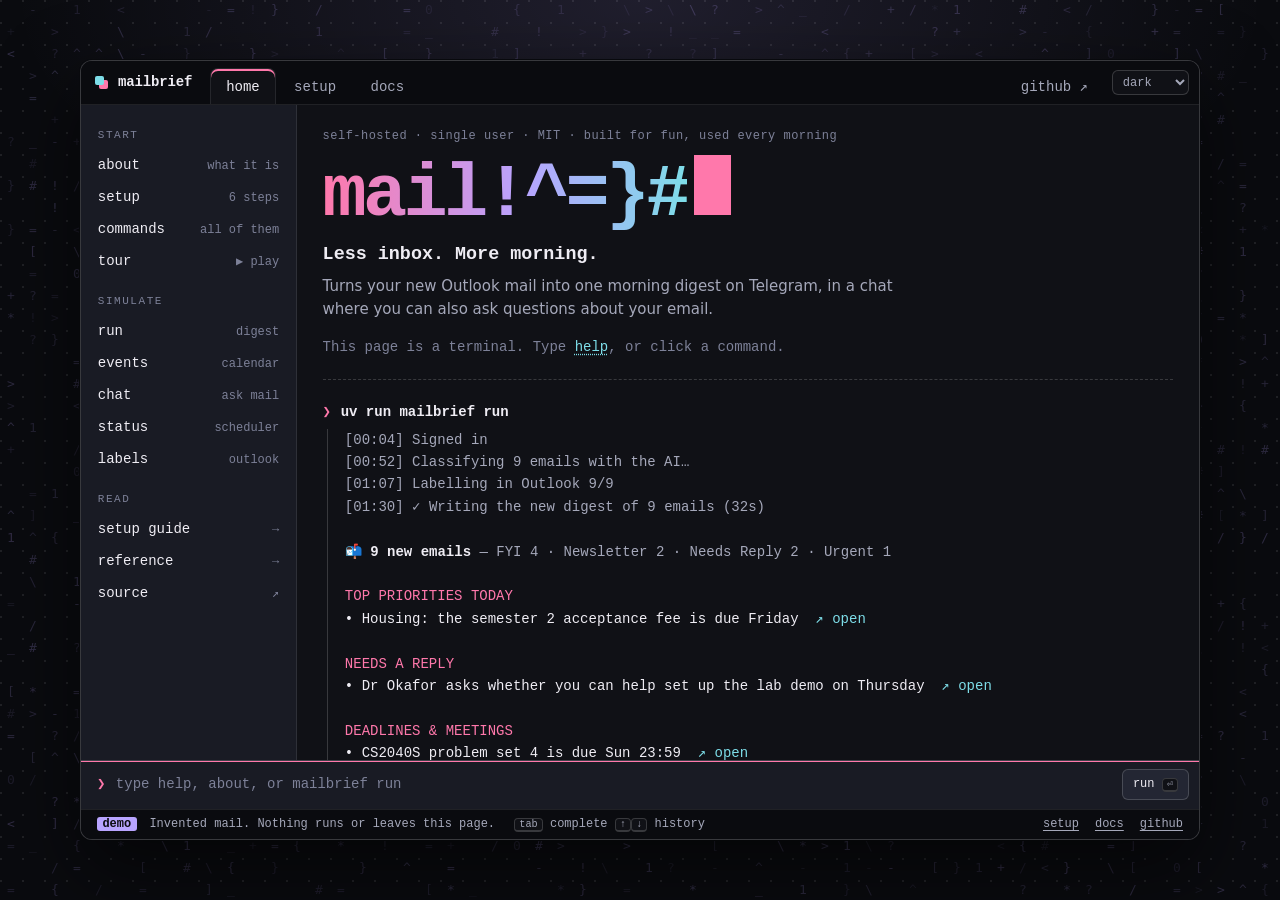
==== webpage-redesign/index.html @ 62a7bf68 "WIP" ====
<!doctype html>
<html lang="en" data-theme="dark">
<head>
<meta charset="utf-8">
<meta name="viewport" content="width=device-width, initial-scale=1">
<meta http-equiv="Content-Security-Policy" content="default-src 'none'; style-src 'self'; script-src 'self'; img-src 'self' data:; connect-src 'none'; base-uri 'none'; form-action 'none'">
<meta name="referrer" content="no-referrer">
<meta name="color-scheme" content="dark light">
<title>MailBrief: a self-hosted morning digest for Outlook</title>
<meta name="description" content="MailBrief is a self-hosted tool that turns new Microsoft 365 Outlook mail into a morning digest on Telegram, where you can also ask questions about your email.">
<link rel="icon" href="assets/favicon.svg">
<link rel="stylesheet" href="style.css">
<script src="site.js"></script>
</head>
<body class="home">
<a class="skip-link" href="#main">Skip to content</a>

<div class="window">
<header class="titlebar">
  <a class="brand" href="index.html"><span>mailbrief</span></a>
  <nav class="tabs" aria-label="Main">
    <a href="index.html" aria-current="page">home</a>
    <a href="setup.html">setup</a>
    <a href="docs.html">docs</a>
    <a class="tab-ext" href="https://github.com/KidCoderT/mail-manager" rel="noopener noreferrer">github ↗</a>
  </nav>
  <label class="theme-picker">
    <span class="visually-hidden">Theme</span>
    <select id="theme-select">
      <option value="dark">dark</option>
      <option value="light">light</option>
      <option value="system">system</option>
    </select>
  </label>
</header>

<main id="main" class="session">
  <aside class="rail" aria-label="Commands to try">
    <p class="rail-group needs-js">start</p>
    <button class="needs-js" type="button" data-command="about"><span>about</span><span class="hint">what it is</span></button>
    <button class="needs-js" type="button" data-command="setup"><span>setup</span><span class="hint">6 steps</span></button>
    <button class="needs-js" type="button" data-command="commands"><span>commands</span><span class="hint">all of them</span></button>
    <button class="needs-js" type="button" data-command="tour"><span>tour</span><span class="hint">▶ play</span></button>
    <p class="rail-group needs-js">simulate</p>
    <button class="needs-js" type="button" data-command="mailbrief run"><span>run</span><span class="hint">digest</span></button>
    <button class="needs-js" type="button" data-command="mailbrief events"><span>events</span><span class="hint">calendar</span></button>
    <button class="needs-js" type="button" data-command="mailbrief chat"><span>chat</span><span class="hint">ask mail</span></button>
    <button class="needs-js" type="button" data-command="mailbrief status"><span>status</span><span class="hint">scheduler</span></button>
    <button class="needs-js" type="button" data-command="mailbrief labels status"><span>labels</span><span class="hint">outlook</span></button>
    <p class="rail-group">read</p>
    <a href="setup.html"><span>setup guide</span><span class="hint">→</span></a>
    <a href="docs.html"><span>reference</span><span class="hint">→</span></a>
    <a href="https://github.com/KidCoderT/mail-manager" rel="noopener noreferrer"><span>source</span><span class="hint">↗</span></a>
  </aside>

  <section class="pane" id="playground" aria-labelledby="hero-title">
    <div class="hero">
      <p class="boot">self-hosted · single user · MIT · built for fun, used every morning</p>
      <h1 id="hero-title"><span class="wordmark" data-scramble>mailbrief</span><span class="cursor" aria-hidden="true"></span></h1>
      <p class="tagline">Less inbox. More morning.</p>
      <p class="lede">Turns your new Outlook mail into one morning digest on Telegram, in a chat where you can also ask questions about your email.</p>
      <p class="hero-hint needs-js">This page is a terminal. Type <button class="cmd-link" type="button" data-command="help">help</button>, or click a command.</p>
    </div>

    <div class="term-output" id="terminal-output" role="log" aria-live="polite" aria-label="Terminal output">
      <div class="block block-new">
        <div class="block-cmd"><span class="prompt" aria-hidden="true">❯</span><span>uv run mailbrief run</span></div>
        <div class="block-out">
          <div class="ln t-dim">[00:04] Signed in</div>
          <div class="ln t-dim">[00:52] Classifying 9 emails with the AI…</div>
          <div class="ln t-dim">[01:07] Labelling in Outlook 9/9</div>
          <div class="ln t-dim">[01:30] ✓ Writing the new digest of 9 emails (32s)</div>
          <div class="ln">&nbsp;</div>
          <div class="ln"><span class="t-h">📬 9 new emails</span><span class="t-dim"> — FYI 4 · Newsletter 2 · Needs Reply 2 · Urgent 1</span></div>
          <div class="ln">&nbsp;</div>
          <div class="ln t-pink">TOP PRIORITIES TODAY</div>
          <div class="ln">• Housing: the semester 2 acceptance fee is due Friday<span class="t-cyan">  ↗ open</span></div>
          <div class="ln">&nbsp;</div>
          <div class="ln t-pink">NEEDS A REPLY</div>
          <div class="ln">• Dr Okafor asks whether you can help set up the lab demo on Thursday<span class="t-cyan">  ↗ open</span></div>
          <div class="ln">&nbsp;</div>
          <div class="ln t-pink">DEADLINES &amp; MEETINGS</div>
          <div class="ln">• CS2040S problem set 4 is due Sun 23:59<span class="t-cyan">  ↗ open</span></div>
          <div class="ln">&nbsp;</div>
          <div class="ln t-pink">OPPORTUNITIES &amp; EVENTS</div>
          <div class="ln">• ⭐ Campus HackDay sign-ups close on the 30th<span class="t-cyan">  ↗ open</span></div>
          <div class="ln">&nbsp;</div>
          <div class="ln t-dim">With --send, a real run delivers this digest to your Telegram.</div>
        </div>
      </div>
    </div>
  </section>
</main>

<form class="cmdline needs-js" id="terminal-form" autocomplete="off">
  <label class="prompt" for="terminal-input"><span aria-hidden="true">❯</span><span class="visually-hidden">Command</span></label>
  <div class="cmd-field">
    <span class="ghost" aria-hidden="true"></span>
    <input id="terminal-input" name="command" type="text" maxlength="120" placeholder="type help, about, or mailbrief run" autocapitalize="off" autocorrect="off" spellcheck="false" enterkeyhint="go">
  </div>
  <button type="submit">run <kbd>⏎</kbd></button>
</form>

<footer class="statusbar">
  <p><span class="pill">demo</span> Invented mail. Nothing runs or leaves this page.</p>
  <p class="keys needs-js"><kbd>tab</kbd> complete <kbd>↑</kbd><kbd>↓</kbd> history</p>
  <nav aria-label="Footer">
    <a href="setup.html">setup</a>
    <a href="docs.html">docs</a>
    <a href="https://github.com/KidCoderT/mail-manager" rel="noopener noreferrer">github</a>
  </nav>
</footer>
</div>
</body>
</html>
---- webpage-redesign/style.css ----
/* MailBrief site: every page is one terminal window.
   System fonts only, no external assets. Dark is the default; [data-theme="light"] swaps the tokens. */

:root {
  --bg: #101116;
  --deep: #0a0b0f;
  --panel: #191b24;
  --raise: #232633;
  --text: #efedf4;
  --muted: #a5a8ba;
  --dim: #7d8198;
  --pink: #ff78ab;
  --cyan: #7ddde8;
  --violet: #b8a4ff;
  --line: rgba(255, 255, 255, .09);
  --line-2: rgba(255, 255, 255, .17);
  --glyph: #b8a4ff;
  --glow: rgba(184, 164, 255, .13);
  --shadow: 0 30px 80px rgba(0, 0, 0, .55);
  --mono: "Cascadia Code", "JetBrains Mono", ui-monospace, "SF Mono", Consolas, "Liberation Mono", monospace;
  --sans: "Segoe UI Variable Text", "Segoe UI", system-ui, -apple-system, sans-serif;
  --bar: 44px;
  color-scheme: dark;
}

[data-theme="light"] {
  --bg: #fbfafd;
  --deep: #eeecf3;
  --panel: #f4f2f8;
  --raise: #e6e3ee;
  --text: #1b1c24;
  --muted: #55586a;
  --dim: #6d7084;
  --pink: #c2256a;
  --cyan: #0b7482;
  --violet: #6a4fd6;
  --line: rgba(20, 20, 40, .11);
  --line-2: rgba(20, 20, 40, .2);
  --glyph: #6a4fd6;
  --glow: rgba(106, 79, 214, .1);
  --shadow: 0 30px 80px rgba(40, 30, 80, .18);
  color-scheme: light;
}

*, *::before, *::after { box-sizing: border-box; }

html { scroll-padding: calc(var(--bar) + 16px) 0 72px; -webkit-text-size-adjust: 100%; }

body {
  margin: 0;
  min-height: 100dvh;
  font: 14px/1.6 var(--mono);
  color: var(--text);
  background:
    radial-gradient(70% 45% at 50% 0%, var(--glow), transparent 70%),
    radial-gradient(circle at 1px 1px, var(--line) 1px, transparent 0) 0 0 / 22px 22px,
    var(--deep);
  background-attachment: fixed;
}

a { color: var(--cyan); text-underline-offset: 3px; }
a:hover { color: var(--text); }
:focus-visible { outline: 2px solid var(--cyan); outline-offset: 2px; border-radius: 3px; }
::selection { background: var(--pink); color: var(--deep); }

.visually-hidden {
  position: absolute; width: 1px; height: 1px; overflow: hidden;
  clip-path: inset(50%); white-space: nowrap;
}
.skip-link { position: absolute; left: -999px; top: 0; z-index: 20; padding: .5rem 1rem; background: var(--pink); color: var(--deep); }
.skip-link:focus { left: 0; }
html:not(.js) .needs-js { display: none !important; }

kbd {
  font: inherit; font-size: .85em; padding: 0 .4em; border-radius: 4px;
  border: 1px solid var(--line-2); border-bottom-width: 2px; color: var(--muted); background: var(--bg);
}

/* ---------- the window ---------- */
.backdrop { position: fixed; inset: 0; width: 100%; height: 100%; pointer-events: none; }

.window {
  position: relative;
  display: grid;
  grid-template-rows: auto 1fr auto auto;
  grid-template-columns: minmax(0, 1fr);
  max-width: 1240px;
  min-height: 100dvh;
  margin-inline: auto;
  background: var(--bg);
  border-inline: 1px solid var(--line);
}
.home .window { height: 100dvh; min-height: 0; }

@media (min-width: 900px) and (min-height: 620px) {
  .home { display: grid; place-items: center; height: 100dvh; overflow: hidden; }
  .home .window {
    width: min(1120px, 100vw - 56px);
    height: min(780px, 100dvh - 56px);
    border: 1px solid var(--line-2);
    border-radius: 12px;
    box-shadow: var(--shadow), 0 0 0 1px var(--deep);
    overflow: hidden;
  }
}

/* ---------- title bar with tabs ---------- */
.titlebar {
  position: sticky; top: 0; z-index: 6;
  display: flex; align-items: flex-end; gap: .5rem;
  height: var(--bar); padding: 0 .6rem 0 .9rem;
  background: var(--deep); border-bottom: 1px solid var(--line);
}
.brand {
  align-self: center; display: flex; align-items: center; gap: .6rem;
  font-weight: 700; color: var(--text); text-decoration: none; letter-spacing: -.01em;
}
.brand::before {
  content: ""; width: 9px; height: 9px; margin: 0 4px 4px 0; border-radius: 2px;
  background: var(--cyan); box-shadow: 4px 4px 0 var(--pink);
}
.tabs { display: flex; align-items: flex-end; gap: 2px; flex: 1; min-width: 0; margin-left: .6rem; overflow-x: auto; scrollbar-width: none; }
.tabs a {
  position: relative; top: 1px;
  padding: .42rem .95rem; border: 1px solid transparent; border-bottom: 0; border-radius: 8px 8px 0 0;
  color: var(--muted); text-decoration: none; white-space: nowrap;
}
.tabs a:hover { color: var(--text); background: var(--panel); }
.tabs a[aria-current] { color: var(--text); background: var(--bg); border-color: var(--line); box-shadow: inset 0 2px 0 var(--pink); }
.tabs .tab-ext { margin-left: auto; }
.theme-picker { align-self: center; }
.theme-picker select {
  font: inherit; font-size: 12px; color: var(--muted); background: var(--bg);
  border: 1px solid var(--line-2); border-radius: 6px; padding: .2rem .35rem; cursor: pointer;
}

/* ---------- home: rail + session pane ---------- */
.session { display: grid; grid-template-columns: 216px minmax(0, 1fr); min-height: 0; overflow: hidden; }

.rail { padding: .35rem .5rem 1rem; overflow-y: auto; border-right: 1px solid var(--line); background: var(--panel); }
.rail-group { margin: 1rem .55rem .3rem; font-size: 11px; letter-spacing: .14em; text-transform: uppercase; color: var(--dim); }
.rail button, .rail a {
  display: flex; align-items: baseline; justify-content: space-between; gap: .5rem; width: 100%;
  padding: .3rem .55rem; border: 0; border-radius: 6px; background: none;
  font: inherit; color: var(--text); text-align: left; text-decoration: none; cursor: pointer;
}
.rail button:hover, .rail a:hover { background: var(--raise); }
.rail button:hover .hint, .rail a:hover .hint { color: var(--pink); }
.rail .hint { font-size: 12px; color: var(--dim); white-space: nowrap; }

.pane { min-height: 0; overflow-y: auto; padding: 1.4rem 1.6rem 1.2rem; scrollbar-width: thin; scrollbar-color: var(--line-2) transparent; }
.pane.cleared .hero { display: none; }

.hero { margin-bottom: 1.3rem; padding-bottom: 1.3rem; border-bottom: 1px dashed var(--line-2); }
.hero p { margin: 0; }
.boot { font-size: 12px; color: var(--dim); letter-spacing: .04em; }
.hero h1 { margin: .5rem 0 .45rem; font-size: clamp(2.6rem, 8vw, 4.6rem); line-height: 1; font-weight: 800; letter-spacing: -.05em; }
.wordmark {
  background: linear-gradient(90deg, var(--pink), var(--violet) 55%, var(--cyan));
  -webkit-background-clip: text; background-clip: text; color: transparent;
}
.cursor { display: inline-block; width: .5em; height: .82em; margin-left: .1em; background: var(--pink); animation: blink 1.1s steps(1) infinite; }
.tagline { font-size: 1.15rem; font-weight: 600; }
.lede { max-width: 60ch; margin-top: .35rem !important; font: 15px/1.55 var(--sans); color: var(--muted); }
.hero-hint { margin-top: .9rem !important; color: var(--dim); }

.block { margin-bottom: 1.2rem; }
.block-cmd { display: flex; gap: .6rem; font-weight: 600; overflow-wrap: anywhere; }
.prompt { color: var(--pink); font-weight: 700; }
.block-out { margin: .35rem 0 0 .28rem; padding-left: 1.05rem; border-left: 1px solid var(--line-2); }
.ln { min-height: 1.6em; white-space: pre-wrap; overflow-wrap: anywhere; }
.ln-pre { white-space: pre; overflow-x: auto; overflow-wrap: normal; scrollbar-width: none; }
.ln-row { display: grid; align-items: start; grid-template-columns: 13.5rem minmax(0, 1fr); gap: 1rem; white-space: normal; }
.block-new .ln { animation: line-in .24s both; }

.t-dim { color: var(--muted); }
.t-h { font-weight: 700; }
.t-pink { color: var(--pink); }
.t-cyan { color: var(--cyan); }
.t-violet { color: var(--violet); }

.cmd-link {
  padding: 0; border: 0; background: none; font: inherit; color: var(--cyan); text-align: left; cursor: pointer;
  text-decoration: underline dotted; text-underline-offset: 3px;
}
.cmd-link:hover { color: var(--pink); text-decoration-style: solid; }

/* ---------- the prompt and the status bar, on every page ---------- */
.cmdline {
  position: sticky; bottom: 0; z-index: 5;
  display: flex; align-items: center; gap: .65rem;
  padding: .5rem .6rem .5rem 1rem;
  background: var(--panel); border-top: 1px solid var(--line-2);
}
.cmdline:focus-within { box-shadow: inset 0 1px 0 var(--pink); }
.cmd-field { position: relative; flex: 1; min-width: 0; }
.cmdline input, .ghost { display: block; width: 100%; padding: .3rem 0; font: inherit; }
.cmdline input { position: relative; border: 0; outline: 0; background: none; color: var(--text); caret-color: var(--pink); }
.cmdline input::placeholder { color: var(--dim); }
.ghost { position: absolute; inset: 0; overflow: hidden; white-space: pre; color: var(--dim); pointer-events: none; }
.ghost i { font-style: normal; visibility: hidden; }
.cmdline button {
  font: inherit; font-size: 12px; padding: .3rem .65rem; border-radius: 6px; cursor: pointer;
  color: var(--text); background: var(--raise); border: 1px solid var(--line-2); white-space: nowrap;
}
.cmdline button:hover { border-color: var(--pink); }

.statusbar {
  display: flex; flex-wrap: wrap; align-items: center; gap: .2rem 1.2rem;
  padding: .32rem 1rem; font-size: 12px; color: var(--muted);
  background: var(--deep); border-top: 1px solid var(--line);
}
.statusbar p { margin: 0; }
.statusbar nav { display: flex; flex-wrap: wrap; gap: .1rem 1rem; margin-left: auto; }
.statusbar a { color: var(--muted); }
.statusbar a:hover { color: var(--text); }
.pill { margin-right: .35rem; padding: 0 .45em; border-radius: 3px; font-weight: 700; color: var(--deep); background: var(--violet); }

/* ---------- setup and docs: a pager inside the same window ---------- */
.docs-layout { display: grid; grid-template-columns: 240px minmax(0, 1fr); align-items: start; }

.docs-nav {
  position: sticky; top: var(--bar);
  max-height: calc(100dvh - var(--bar) - 50px); overflow-y: auto;
  padding: 1.1rem .7rem 2rem .9rem; font-size: 13px; scrollbar-width: thin; scrollbar-color: var(--line-2) transparent;
}
.docs-search label { display: block; margin-bottom: .3rem; font-size: 11px; letter-spacing: .14em; text-transform: uppercase; color: var(--dim); }
.docs-search input {
  width: 100%; padding: .4rem .6rem; font: inherit; color: var(--text);
  background: var(--deep); border: 1px solid var(--line-2); border-radius: 6px;
}
.docs-search input:focus { outline: 0; border-color: var(--pink); }
.docs-nav-group { margin: 1.1rem 0 .3rem .45rem; font-size: 11px; letter-spacing: .14em; text-transform: uppercase; color: var(--dim); }
.docs-nav ul { margin: 0; padding: 0; list-style: none; }
.docs-nav ul ul { margin-left: .7rem; padding-left: .3rem; border-left: 1px solid var(--line); }
.docs-nav a { display: block; padding: .16rem .45rem; border-radius: 5px; color: var(--muted); text-decoration: none; }
.docs-nav a:hover { color: var(--text); background: var(--raise); }

.docs-content {
  min-width: 0; min-height: calc(100dvh - var(--bar));
  padding: 1.6rem clamp(1rem, 4vw, 3.2rem) 5rem;
  border-left: 1px solid var(--line);
  font: 15.5px/1.68 var(--sans);
}
.docs-content > * { max-width: 82ch; }
.docs-content .table-wrap, .docs-content .code-block { max-width: none; }

.page-intro { margin-bottom: 2rem; padding-bottom: 1.4rem; border-bottom: 1px dashed var(--line-2); }
.page-intro p { color: var(--muted); }
.eyebrow { margin: 0; font: 600 14px var(--mono); color: var(--text) !important; }
.eyebrow::before { content: "❯ "; color: var(--pink); }
.docs-content h1 { margin: .5rem 0 .8rem; font: 800 clamp(1.7rem, 4.5vw, 2.5rem)/1.12 var(--mono); letter-spacing: -.04em; }
.docs-content h2 { margin: 0 0 .8rem; font: 700 1.3rem/1.3 var(--mono); letter-spacing: -.02em; }
.docs-content h3 { margin: 1.8rem 0 .5rem; font: 700 1.02rem/1.4 var(--mono); }
.docs-content h2::before { content: "# "; color: var(--pink); }
.docs-content h3::before { content: "## "; color: var(--violet); }
.docs-content h2 code, .docs-content h3 code { border: 0; padding: 0; background: none; font-size: 1em; color: inherit; }

.doc-section { margin-top: 2.8rem; padding-top: 1.6rem; border-top: 1px solid var(--line); }
.docs-empty { color: var(--muted); }

code { font-family: var(--mono); font-size: .88em; padding: .08em .36em; border-radius: 4px; background: var(--panel); border: 1px solid var(--line); overflow-wrap: anywhere; }
pre { margin: 0; padding: .85rem 1rem; overflow-x: auto; font: 13px/1.6 var(--mono); background: var(--deep); border: 1px solid var(--line); border-radius: 8px; }
pre code { padding: 0; border: 0; background: none; font-size: inherit; overflow-wrap: normal; }
.docs-content > pre, .doc-section > pre, .steps pre { margin-block: 1rem; }
.code-block { position: relative; margin-block: 1rem; }
.code-block pre { margin: 0; padding-right: 4.6rem; }
.copy-button {
  position: absolute; top: .45rem; right: .45rem;
  font: 12px var(--mono); padding: .15rem .55rem; border-radius: 5px; cursor: pointer;
  color: var(--muted); background: var(--panel); border: 1px solid var(--line-2);
}
.copy-button:hover { color: var(--text); border-color: var(--pink); }

.table-wrap { margin-block: 1rem; overflow-x: auto; border: 1px solid var(--line); border-radius: 8px; }
table { width: 100%; border-collapse: collapse; font-size: 14.5px; }
caption { padding: .55rem .8rem; text-align: left; font: 600 12px var(--mono); letter-spacing: .1em; text-transform: uppercase; color: var(--dim); }
th, td { padding: .55rem .8rem; text-align: left; vertical-align: top; border-top: 1px solid var(--line); }
thead th { border-top: 0; font: 600 12px var(--mono); letter-spacing: .1em; text-transform: uppercase; color: var(--dim); background: var(--panel); }
td:first-child { white-space: nowrap; }

.callout { margin-block: 1.2rem; padding: .8rem 1rem; border: 1px solid var(--line); border-left: 3px solid var(--violet); border-radius: 0 8px 8px 0; background: var(--panel); }
.callout p { margin: 0; }

.steps { margin: 0; padding: 0; list-style: none; counter-reset: step; }
.steps > li { position: relative; margin-top: 2.6rem; padding-top: 1.5rem; border-top: 1px solid var(--line); counter-increment: step; }
.steps > li::before {
  content: "step " counter(step, decimal-leading-zero);
  display: block; margin-bottom: .3rem; font: 600 12px var(--mono); letter-spacing: .14em; text-transform: uppercase; color: var(--cyan);
}
.shell-pair { display: grid; grid-template-columns: minmax(0, 1fr); gap: .1rem; margin-block: 1rem; }
.shell-pair .code-block, .shell-pair pre { margin-block: 0 .5rem; }
.shell-label { margin: 0; font: 600 12px var(--mono); color: var(--dim) !important; }

/* ---------- motion ---------- */
@keyframes blink { 50% { opacity: 0; } }
@keyframes line-in { from { opacity: 0; transform: translateY(4px); } }

@media (prefers-reduced-motion: reduce) {
  *, *::before, *::after { animation: none !important; transition-duration: .01s !important; scroll-behavior: auto !important; }
}

/* ---------- narrow screens ---------- */
@media (max-width: 820px) {
  .cmdline input, .ghost { font-size: 16px; } /* below 16px, iOS zooms the page on focus */
  .statusbar .keys { display: none; }

  .session { grid-template-columns: minmax(0, 1fr); grid-template-rows: auto minmax(0, 1fr); }
  .rail { display: flex; gap: .4rem; padding: .5rem .8rem; overflow-x: auto; border-right: 0; border-bottom: 1px solid var(--line); scrollbar-width: none; }
  .rail-group, .rail .hint { display: none; }
  .rail button, .rail a { width: auto; padding: .2rem .65rem; border: 1px solid var(--line-2); white-space: nowrap; }
  .pane { padding: 1.1rem 1rem; }
  .ln-row { grid-template-columns: minmax(0, 1fr); gap: 0; margin-bottom: .45rem; }

  .docs-layout { grid-template-columns: minmax(0, 1fr); }
  .docs-nav { position: static; max-height: none; padding: .9rem 1rem 0; }
  .docs-nav nav { display: none; } /* the prompt and the filter do the navigating here */
  .docs-content { border-left: 0; }
  td:first-child { white-space: normal; }
}

@media (max-width: 480px) {
  .brand span { display: none; }
  .tabs { margin-left: 0; }
  .tabs a { padding-inline: .6rem; }
  .cmdline button kbd { display: none; }
}
.page-intro + .doc-section { margin-top: 0; padding-top: 0; border-top: 0; }
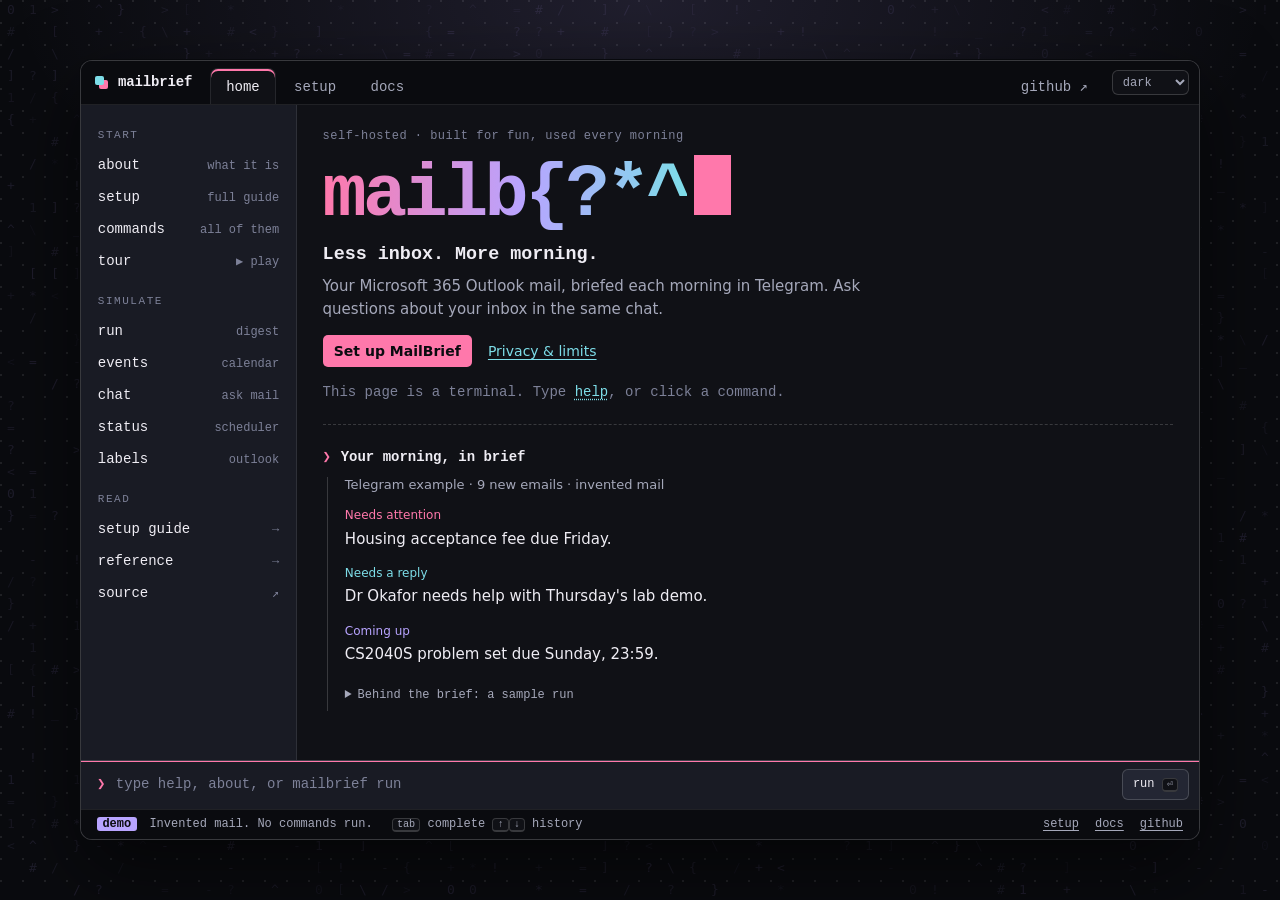
==== commit d1f20b5a: "WIP-2" ====
--- a/webpage-redesign/index.html
+++ b/webpage-redesign/index.html
@@ -36,9 +36,10 @@
 
 <main id="main" class="session">
   <aside class="rail" aria-label="Commands to try">
+    <details class="contents" open><summary>Commands to try</summary><div class="command-menu">
     <p class="rail-group needs-js">start</p>
     <button class="needs-js" type="button" data-command="about"><span>about</span><span class="hint">what it is</span></button>
-    <button class="needs-js" type="button" data-command="setup"><span>setup</span><span class="hint">6 steps</span></button>
+    <button class="needs-js" type="button" data-command="setup"><span>setup</span><span class="hint">full guide</span></button>
     <button class="needs-js" type="button" data-command="commands"><span>commands</span><span class="hint">all of them</span></button>
     <button class="needs-js" type="button" data-command="tour"><span>tour</span><span class="hint">▶ play</span></button>
     <p class="rail-group needs-js">simulate</p>
@@ -51,41 +52,33 @@
     <a href="setup.html"><span>setup guide</span><span class="hint">→</span></a>
     <a href="docs.html"><span>reference</span><span class="hint">→</span></a>
     <a href="https://github.com/KidCoderT/mail-manager" rel="noopener noreferrer"><span>source</span><span class="hint">↗</span></a>
+    </div></details>
   </aside>
 
   <section class="pane" id="playground" aria-labelledby="hero-title">
     <div class="hero">
-      <p class="boot">self-hosted · single user · MIT · built for fun, used every morning</p>
+      <p class="boot">self-hosted &middot; built for fun, used every morning</p>
       <h1 id="hero-title"><span class="wordmark" data-scramble>mailbrief</span><span class="cursor" aria-hidden="true"></span></h1>
       <p class="tagline">Less inbox. More morning.</p>
-      <p class="lede">Turns your new Outlook mail into one morning digest on Telegram, in a chat where you can also ask questions about your email.</p>
+      <p class="lede">Your Microsoft 365 Outlook mail, briefed each morning in Telegram. Ask questions about your inbox in the same chat.</p>
+      <p class="hero-actions"><a class="setup-link" href="setup.html">Set up MailBrief</a><a href="docs.html#privacy">Privacy &amp; limits</a></p>
       <p class="hero-hint needs-js">This page is a terminal. Type <button class="cmd-link" type="button" data-command="help">help</button>, or click a command.</p>
     </div>
 
     <div class="term-output" id="terminal-output" role="log" aria-live="polite" aria-label="Terminal output">
-      <div class="block block-new">
-        <div class="block-cmd"><span class="prompt" aria-hidden="true">❯</span><span>uv run mailbrief run</span></div>
+      <div class="block digest-preview">
+        <div class="block-cmd"><span class="prompt" aria-hidden="true">&#10095;</span><span>Your morning, in brief</span></div>
         <div class="block-out">
-          <div class="ln t-dim">[00:04] Signed in</div>
-          <div class="ln t-dim">[00:52] Classifying 9 emails with the AI…</div>
-          <div class="ln t-dim">[01:07] Labelling in Outlook 9/9</div>
-          <div class="ln t-dim">[01:30] ✓ Writing the new digest of 9 emails (32s)</div>
-          <div class="ln">&nbsp;</div>
-          <div class="ln"><span class="t-h">📬 9 new emails</span><span class="t-dim"> — FYI 4 · Newsletter 2 · Needs Reply 2 · Urgent 1</span></div>
-          <div class="ln">&nbsp;</div>
-          <div class="ln t-pink">TOP PRIORITIES TODAY</div>
-          <div class="ln">• Housing: the semester 2 acceptance fee is due Friday<span class="t-cyan">  ↗ open</span></div>
-          <div class="ln">&nbsp;</div>
-          <div class="ln t-pink">NEEDS A REPLY</div>
-          <div class="ln">• Dr Okafor asks whether you can help set up the lab demo on Thursday<span class="t-cyan">  ↗ open</span></div>
-          <div class="ln">&nbsp;</div>
-          <div class="ln t-pink">DEADLINES &amp; MEETINGS</div>
-          <div class="ln">• CS2040S problem set 4 is due Sun 23:59<span class="t-cyan">  ↗ open</span></div>
-          <div class="ln">&nbsp;</div>
-          <div class="ln t-pink">OPPORTUNITIES &amp; EVENTS</div>
-          <div class="ln">• ⭐ Campus HackDay sign-ups close on the 30th<span class="t-cyan">  ↗ open</span></div>
-          <div class="ln">&nbsp;</div>
-          <div class="ln t-dim">With --send, a real run delivers this digest to your Telegram.</div>
+          <p class="digest-meta">Telegram example &middot; 9 new emails &middot; invented mail</p>
+          <div class="digest-item"><span class="t-pink">Needs attention</span><p>Housing acceptance fee due Friday.</p></div>
+          <div class="digest-item"><span class="t-cyan">Needs a reply</span><p>Dr Okafor needs help with Thursday's lab demo.</p></div>
+          <div class="digest-item"><span class="t-violet">Coming up</span><p>CS2040S problem set due Sunday, 23:59.</p></div>
+          <details class="run-log"><summary>Behind the brief: a sample run</summary>
+            <div class="ln t-dim">[00:04] Signed in</div>
+            <div class="ln t-dim">[00:52] Classifying 9 emails with the AI...</div>
+            <div class="ln t-dim">[01:07] Labelling in Outlook 9/9</div>
+            <div class="ln t-dim">[01:30] Digest ready. With --send, delivered to Telegram.</div>
+          </details>
         </div>
       </div>
     </div>
@@ -98,11 +91,12 @@
     <span class="ghost" aria-hidden="true"></span>
     <input id="terminal-input" name="command" type="text" maxlength="120" placeholder="type help, about, or mailbrief run" autocapitalize="off" autocorrect="off" spellcheck="false" enterkeyhint="go">
   </div>
+  <button id="stop-tour" type="button" hidden>Stop tour</button>
   <button type="submit">run <kbd>⏎</kbd></button>
 </form>
 
 <footer class="statusbar">
-  <p><span class="pill">demo</span> Invented mail. Nothing runs or leaves this page.</p>
+  <p><span class="pill">demo</span> Invented mail. No commands run.</p>
   <p class="keys needs-js"><kbd>tab</kbd> complete <kbd>↑</kbd><kbd>↓</kbd> history</p>
   <nav aria-label="Footer">
     <a href="setup.html">setup</a>
--- a/webpage-redesign/style.css
+++ b/webpage-redesign/style.css
@@ -70,6 +70,7 @@
 .skip-link { position: absolute; left: -999px; top: 0; z-index: 20; padding: .5rem 1rem; background: var(--pink); color: var(--deep); }
 .skip-link:focus { left: 0; }
 html:not(.js) .needs-js { display: none !important; }
+[hidden] { display: none !important; }
 
 kbd {
   font: inherit; font-size: .85em; padding: 0 .4em; border-radius: 4px;
@@ -159,10 +160,20 @@
   background: linear-gradient(90deg, var(--pink), var(--violet) 55%, var(--cyan));
   -webkit-background-clip: text; background-clip: text; color: transparent;
 }
-.cursor { display: inline-block; width: .5em; height: .82em; margin-left: .1em; background: var(--pink); animation: blink 1.1s steps(1) infinite; }
+.cursor { display: inline-block; width: .5em; height: .82em; margin-left: .1em; background: var(--pink); animation: blink 1.1s steps(1) 3; }
 .tagline { font-size: 1.15rem; font-weight: 600; }
 .lede { max-width: 60ch; margin-top: .35rem !important; font: 15px/1.55 var(--sans); color: var(--muted); }
 .hero-hint { margin-top: .9rem !important; color: var(--dim); }
+.hero-actions { display: flex; flex-wrap: wrap; align-items: center; gap: 1rem; margin-top: .85rem !important; font: 14px var(--sans); }
+.setup-link { background: var(--pink); color: var(--deep); border-radius: 5px; padding: .5rem .7rem; text-decoration: none; font-weight: 600; }
+.setup-link:hover { color: var(--deep); filter: brightness(1.1); }
+.digest-meta { margin: .5rem 0 .8rem; color: var(--muted); font: 13px var(--sans); }
+.digest-item { margin-bottom: .75rem; font: 15px/1.45 var(--sans); }
+.digest-item > span { font-size: 12px; }
+.digest-item p { margin: .15rem 0 0; }
+.run-log { margin-top: .9rem; color: var(--muted); font-size: 12px; }
+.run-log summary { cursor: pointer; padding-block: .35rem; }
+.contents > summary { display: none; cursor: pointer; padding: .4rem .2rem; color: var(--text); }
 
 .block { margin-bottom: 1.2rem; }
 .block-cmd { display: flex; gap: .6rem; font-weight: 600; overflow-wrap: anywhere; }
@@ -171,7 +182,7 @@
 .ln { min-height: 1.6em; white-space: pre-wrap; overflow-wrap: anywhere; }
 .ln-pre { white-space: pre; overflow-x: auto; overflow-wrap: normal; scrollbar-width: none; }
 .ln-row { display: grid; align-items: start; grid-template-columns: 13.5rem minmax(0, 1fr); gap: 1rem; white-space: normal; }
-.block-new .ln { animation: line-in .24s both; }
+.block-new { animation: line-in .12s both; }
 
 .t-dim { color: var(--muted); }
 .t-h { font-weight: 700; }
@@ -306,15 +317,18 @@
   .statusbar .keys { display: none; }
 
   .session { grid-template-columns: minmax(0, 1fr); grid-template-rows: auto minmax(0, 1fr); }
-  .rail { display: flex; gap: .4rem; padding: .5rem .8rem; overflow-x: auto; border-right: 0; border-bottom: 1px solid var(--line); scrollbar-width: none; }
+  .rail { padding: .2rem .8rem; overflow-y: auto; max-height: 35dvh; border-right: 0; border-bottom: 1px solid var(--line); }
+  .contents > summary { display: list-item; margin-left: 1rem; }
+  .command-menu { display: grid; grid-template-columns: repeat(2, minmax(0, 1fr)); gap: .35rem; padding-block: .4rem; }
   .rail-group, .rail .hint { display: none; }
-  .rail button, .rail a { width: auto; padding: .2rem .65rem; border: 1px solid var(--line-2); white-space: nowrap; }
+  .rail button, .rail a { width: auto; padding: .35rem .65rem; border: 1px solid var(--line-2); white-space: nowrap; }
   .pane { padding: 1.1rem 1rem; }
   .ln-row { grid-template-columns: minmax(0, 1fr); gap: 0; margin-bottom: .45rem; }
 
   .docs-layout { grid-template-columns: minmax(0, 1fr); }
   .docs-nav { position: static; max-height: none; padding: .9rem 1rem 0; }
-  .docs-nav nav { display: none; } /* the prompt and the filter do the navigating here */
+  .docs-nav nav { max-height: 45dvh; overflow-y: auto; padding-block: .5rem; }
+  .docs-nav .contents { border-bottom: 1px solid var(--line); margin-top: .4rem; }
   .docs-content { border-left: 0; }
   td:first-child { white-space: normal; }
 }
@@ -324,5 +338,11 @@
   .tabs { margin-left: 0; }
   .tabs a { padding-inline: .6rem; }
   .cmdline button kbd { display: none; }
+  .home .statusbar nav { display: none; }
+  .home .statusbar { font-size: 11px; }
+  .hero-hint { margin-top: .6rem !important; font-size: 12px; }
+  .hero { margin-bottom: .9rem; padding-bottom: .9rem; }
+  .boot { font-size: 11px; }
+  .pane { padding-top: .8rem; }
 }
 .page-intro + .doc-section { margin-top: 0; padding-top: 0; border-top: 0; }
